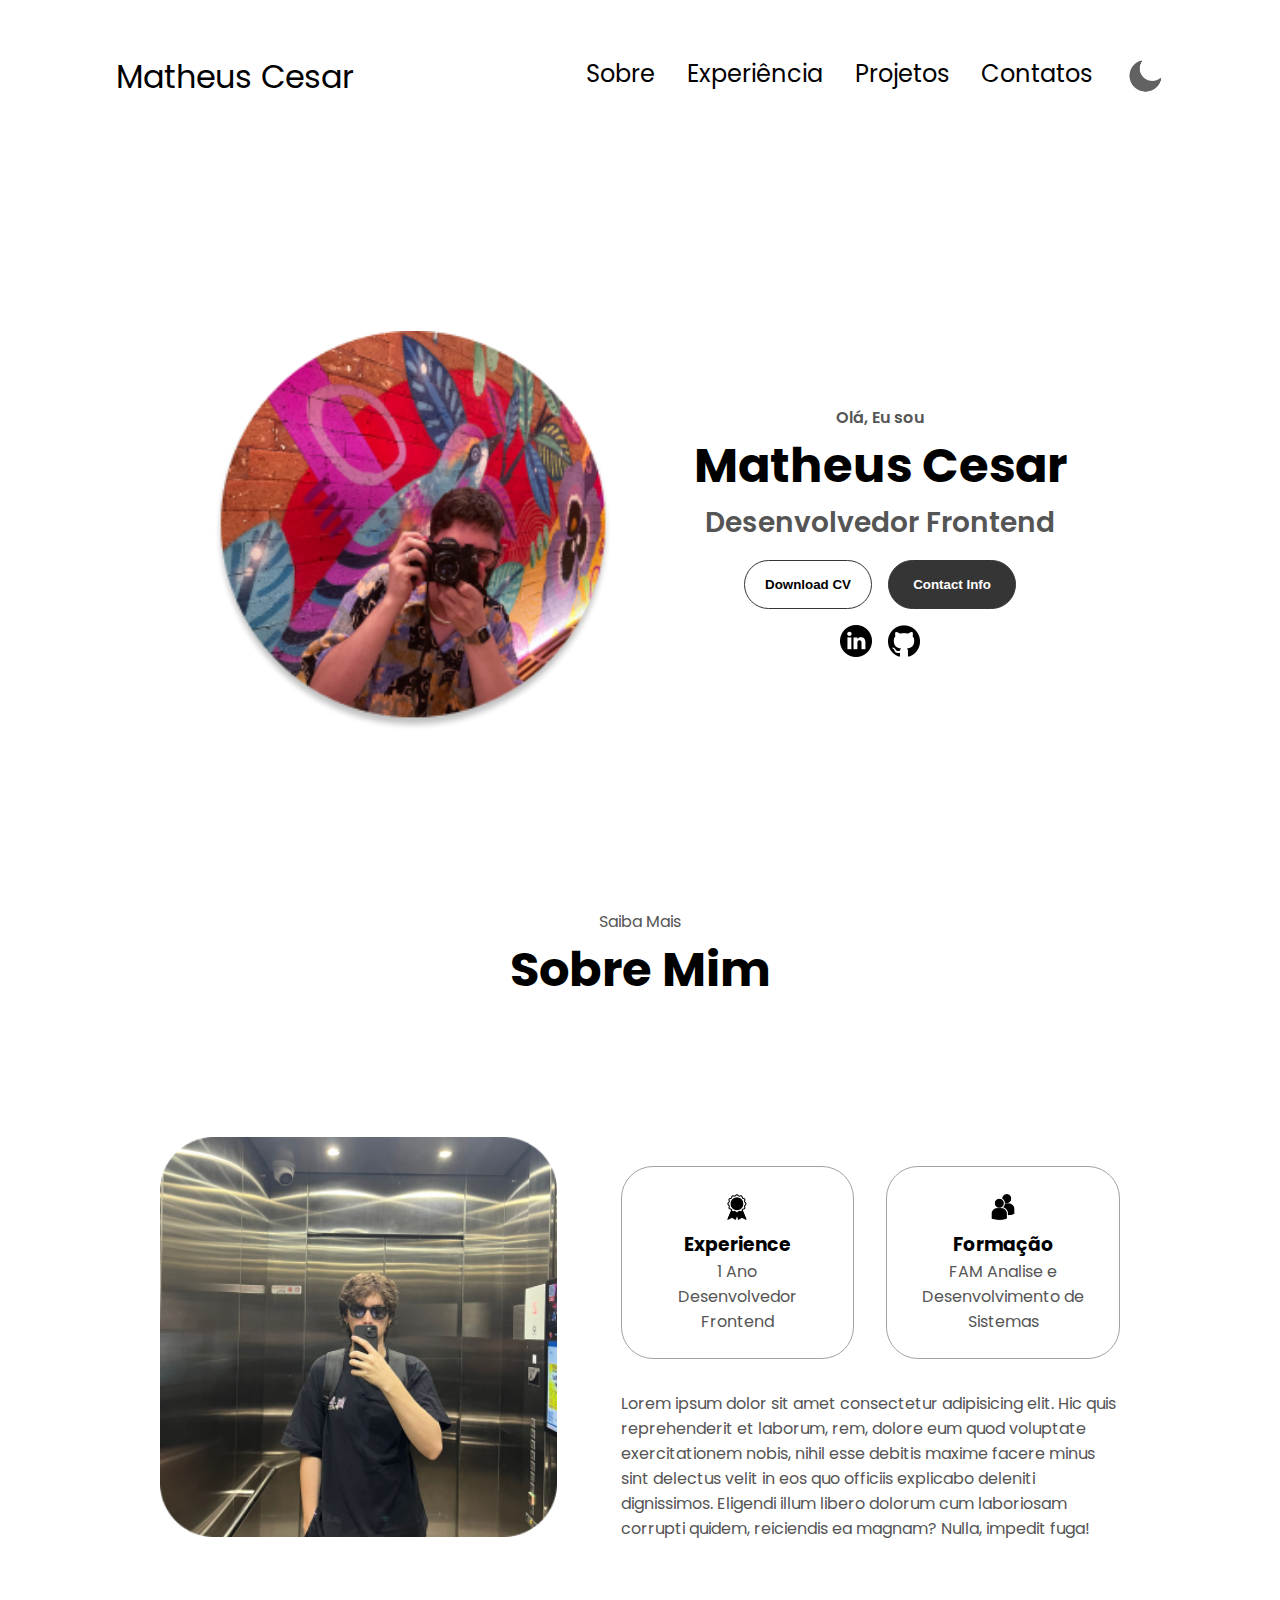
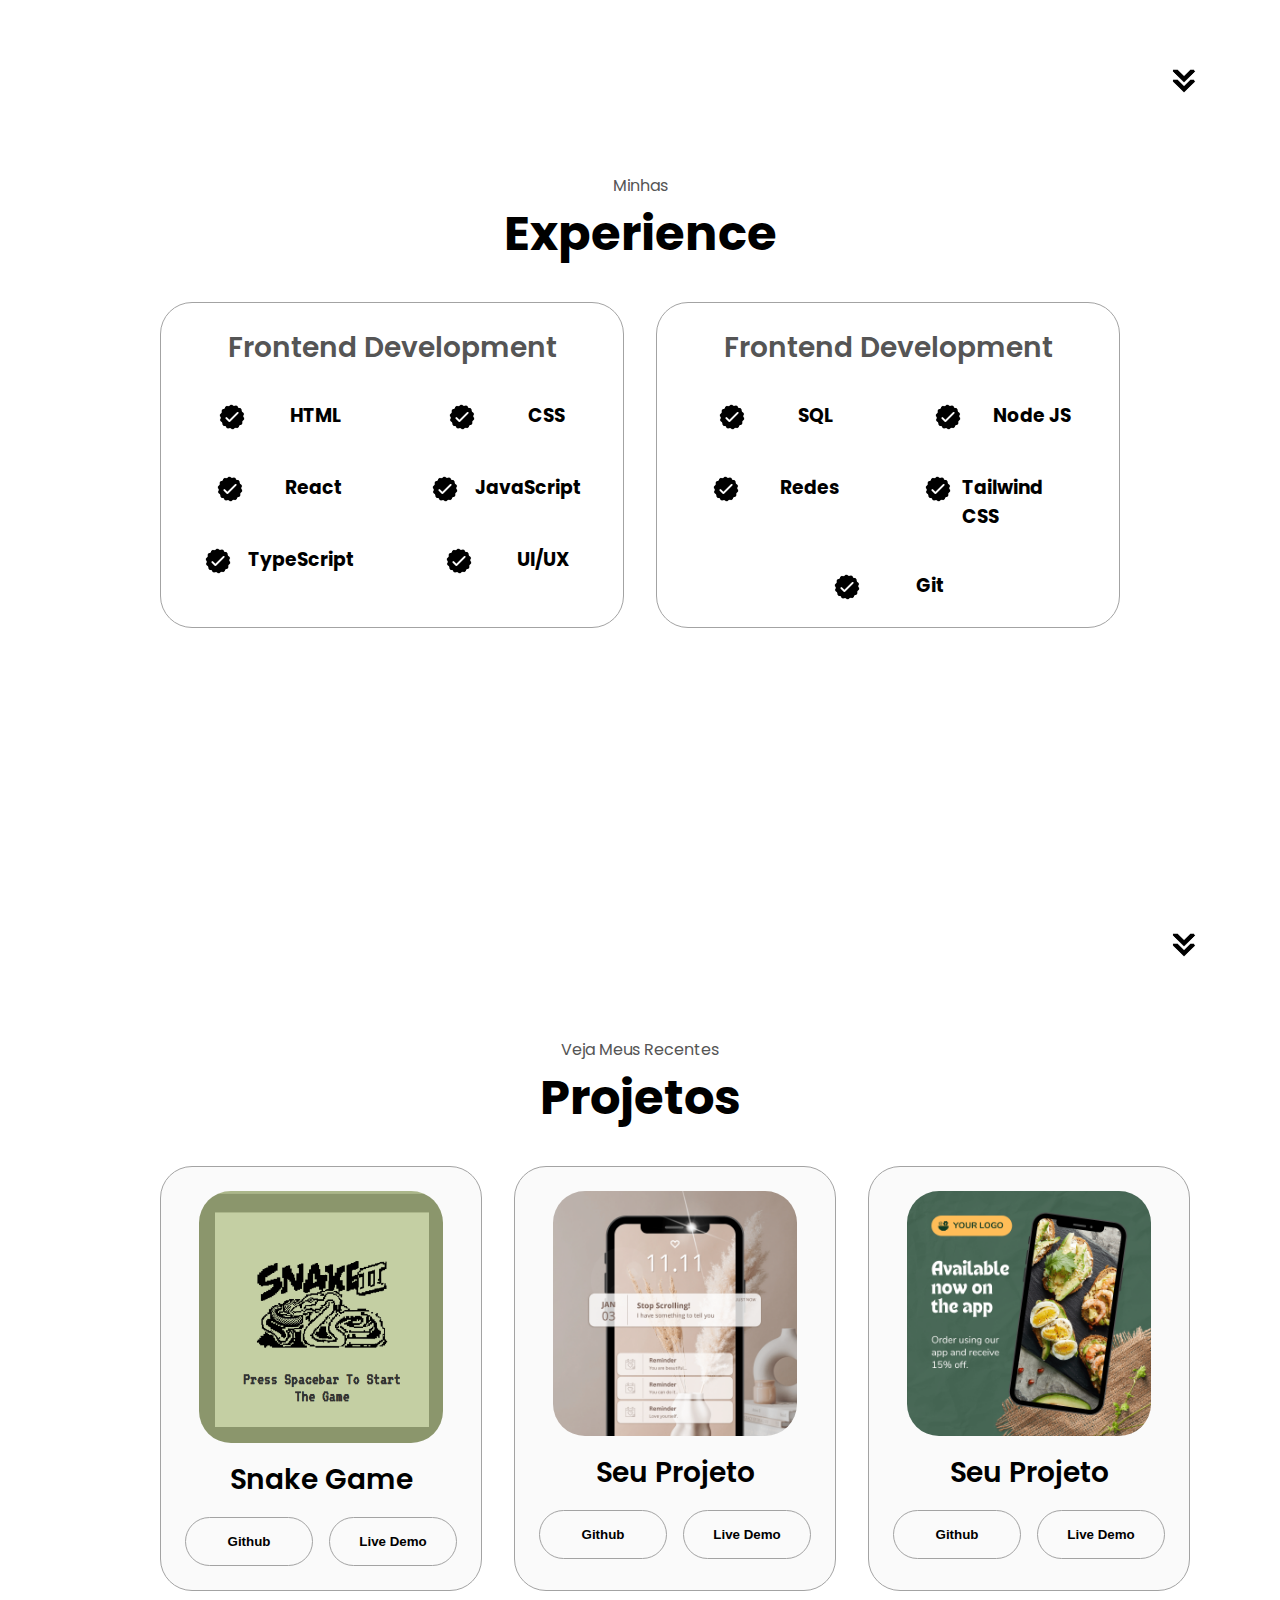
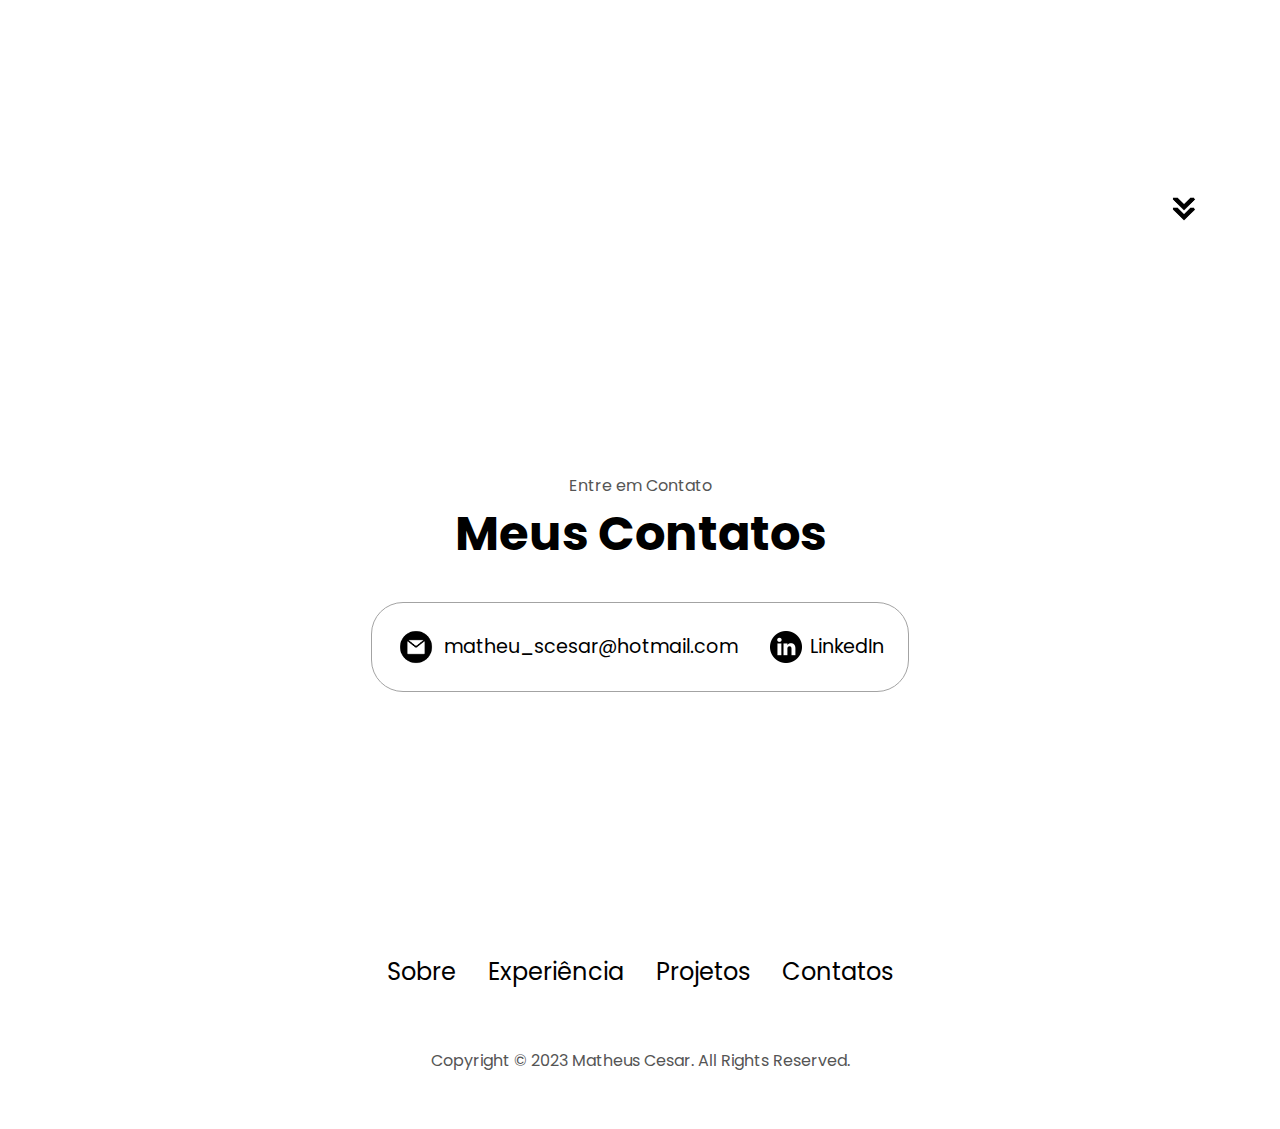
==== index.html @ fb9a4bd8 "Add files via upload" ====
<!DOCTYPE html>
<html lang="pt-BR">
  <head>
    <meta charset="UTF-8" />
    <meta http-equiv="X-UA-Compatible" content="IE=edge" />
    <meta name="viewport" content="width=device-width, initial-scale=1.0" />
    <title>Meu Portfolio</title>
    <link rel="stylesheet" href="style.css" />
    <link rel="stylesheet" href="mediaqueries.css" />
    <link rel="icon" type="image/x-icon" href="assets/globo.svg"
  </head>

  <body>
    <nav id="desktop-nav">
      <div class="logo">Matheus Cesar</div>
      <div>
        <ul class="nav-links">
          <li><a href="#about">Sobre</a></li>
          <li><a href="#experience">Experiência</a></li>
          <li><a href="#projects">Projetos</a></li>
          <li><a href="#contact">Contatos</a></li>
          <img src="assets/moon.png" id="icon">
        </ul>
      </div>
    </nav>

    <nav id="hamburger-nav">
      <div class="logo">Matheus Cesar</div>
      <div class="hamburger-menu">
        <div class="hamburger-icon" onclick="toggleMenu()">
          <span></span>
          <span></span>
          <span></span>
        </div>
        <div class="menu-links">
          <li><a href="#about" onclick="toggleMenu()">Sobre/a></li>
          <li><a href="#experience" onclick="toggleMenu()">Experiência</a></li>
          <li><a href="#projects" onclick="toggleMenu()">Projectos</a></li>
          <li><a href="#contact" onclick="toggleMenu()">Contatos</a></li>
        </div>
      </div>
    </nav>

    <section id="profile">
      <div class="section__pic-container">
        <img src="./assets/profile-pic.png" alt="John Doe profile picture" /> 
      </div>
      <div class="section__text">
        <p class="section__text__p1">Olá, Eu sou</p>
        <h1 class="title">Matheus Cesar</h1>
        <p class="section__text__p2">Desenvolvedor Frontend</p>
        <div class="btn-container">
          <button
            class="btn btn-color-2"
            onclick="window.open('./assets/resume-example.pdf')"
          >
            Download CV
          </button>
          <button class="btn btn-color-1" onclick="location.href='./#contact'">
            Contact Info
          </button>
        </div>
        <div id="socials-container">
          <img
            src="./assets/linkedin.png"
            alt="My LinkedIn profile"
            class="icon"
            onclick="location.href='https://www.linkedin.com/in/tysar/'"
          />
          <img
            src="./assets/github.png"
            alt="My Github profile"
            class="icon"
            onclick="location.href='https://github.com/'"
          />
        </div>
      </div>
    </section>

    <section id="about">
      <p class="section__text__p1">Saiba Mais</p>
      <h1 class="title">Sobre Mim</h1>
      <div class="section-container">
        <div class="section__pic-container">
          <img
            src="./assets/about-pic.png"
            alt="Profile picture"
            class="about-pic"
          />
        </div>
        <div class="about-details-container">
          <div class="about-containers">
            <div class="details-container">
              <img
                src="./assets/experience.png"
                alt="Experience icon"
                class="icon"
              />
              <h3>Experience</h3>
              <p>1 Ano <br />Desenvolvedor Frontend</p>
            </div>
            <div class="details-container">
              <img
                src="./assets/education.png"
                alt="Education icon"
                class="icon"
              />
              <h3>Formação</h3>
              <p>FAM Analise e Desenvolvimento de Sistemas </p>
            </div>
          </div>
          <div class="text-container">
            <p>
              Lorem ipsum dolor sit amet consectetur adipisicing elit. Hic quis
              reprehenderit et laborum, rem, dolore eum quod voluptate
              exercitationem nobis, nihil esse debitis maxime facere minus sint
              delectus velit in eos quo officiis explicabo deleniti dignissimos.
              Eligendi illum libero dolorum cum laboriosam corrupti quidem,
              reiciendis ea magnam? Nulla, impedit fuga!
            </p>
          </div>
        </div>
      </div>
      <img
        src="./assets/arrow.png"
        alt="Arrow icon"
        class="icon arrow"
        onclick="location.href='./#experience'"
      />
    </section>
    
    <section id="experience">
      <p class="section__text__p1">Minhas</p>
      <h1 class="title">Experience</h1>
      <div class="experience-details-container">
        <div class="about-containers">
          <div class="details-container">
            <h2 class="experience-sub-title">Frontend Development</h2>
            <div class="article-container">
              <article>
                <img
                  src="./assets/checkmark.png"
                  alt="Experience icon"
                  class="icon"
                />
                <div>
                  <h3>HTML</h3>
                </div>
              </article>
              <article>
                <img
                  src="./assets/checkmark.png"
                  alt="Experience icon"
                  class="icon"
                />
                <div>
                  <h3>CSS</h3>
                </div>
              </article>
              <article>
                <img
                  src="./assets/checkmark.png"
                  alt="Experience icon"
                  class="icon"
                />
                <div>
                  <h3>React</h3>
                </div>
              </article>
              <article>
                <img
                  src="./assets/checkmark.png"
                  alt="Experience icon"
                  class="icon"
                />
                <div>
                  <h3>JavaScript</h3>
                </div>
              </article>
              <article>
                <img
                  src="./assets/checkmark.png"
                  alt="Experience icon"
                  class="icon"
                />
                <div>
                  <h3>TypeScript</h3>
                </div>
              </article>
              <article>
                <img
                  src="./assets/checkmark.png"
                  alt="Experience icon"
                  class="icon"
                />
                <div>
                  <h3>UI/UX</h3>
                </div>
              </article>
            </div>
          </div>
          <div class="details-container">
            <h2 class="experience-sub-title">Frontend Development</h2>
            <div class="article-container">
              <article>
                <img
                  src="./assets/checkmark.png"
                  alt="Experience icon"
                  class="icon"
                />
                <div>
                  <h3>SQL</h3>
                </div>
              </article>
              <article>
                <img
                  src="./assets/checkmark.png"
                  alt="Experience icon"
                  class="icon"
                />
                <div>
                  <h3>Node JS</h3> 
                </div>
              </article>
              <article>
                <img
                  src="./assets/checkmark.png"
                  alt="Experience icon"
                  class="icon"
                />
                <div>
                  <h3>Redes</h3> 
                </div>
              </article>
              <article>
                <img
                  src="./assets/checkmark.png"
                  alt="Experience icon"
                  class="icon"
                />
                <div>
                  <h3>Tailwind CSS</h3>
                </div>
              </article>
              <article>
                <img
                  src="./assets/checkmark.png"
                  alt="Experience icon"
                  class="icon"
                />
                <div>
                  <h3>Git</h3>
                </div>
              </article>
            </div>
          </div>
        </div>
      </div>
      <img
        src="./assets/arrow.png"
        alt="Arrow icon"
        class="icon arrow"
        onclick="location.href='./#projects'"
      />
    </section>
    <section id="projects">
      <p class="section__text__p1">Veja Meus Recentes</p>
      <h1 class="title">Projetos</h1>
      <div class="experience-details-container">
        <div class="about-containers">
          <div class="details-container color-container">
            <div class="article-container">
              <img
                src="./assets/project-1.png"
                alt="Project 1"
                class="project-img"
              />
            </div>
            <h2 class="experience-sub-title project-title">Snake Game</h2>
            <div class="btn-container">
              <button
                class="btn btn-color-2 project-btn"
                onclick="location.href='https://github.com/MBlezins/Snake-Game'"
              >
                Github
              </button>
              <button
                class="btn btn-color-2 project-btn"
                onclick="location.href='https://mblezins.github.io/Snake_Game/'"
              >
                Live Demo
              </button>
            </div>
          </div>
          <div class="details-container color-container">
            <div class="article-container">
              <img
                src="./assets/project-2.png"
                alt="Project 2"
                class="project-img"
              />
            </div>
            <h2 class="experience-sub-title project-title">Seu Projeto</h2>
            <div class="btn-container">
              <button
                class="btn btn-color-2 project-btn"
                onclick="location.href='https://github.com/'"
              >
                Github
              </button>
              <button
                class="btn btn-color-2 project-btn"
                onclick="location.href='https://github.com/'"
              >
                Live Demo
              </button>
            </div>
          </div>
          <div class="details-container color-container">
            <div class="article-container">
              <img
                src="./assets/project-3.png"
                alt="Project 3"
                class="project-img"
              />
            </div>
            <h2 class="experience-sub-title project-title">Seu Projeto</h2>
            <div class="btn-container">
              <button
                class="btn btn-color-2 project-btn"
                onclick="location.href='https://github.com/'"
              >
                Github
              </button>
              <button
                class="btn btn-color-2 project-btn"
                onclick="location.href='https://github.com/'"
              >
                Live Demo
              </button>
            </div>
          </div>
        </div>
      </div>
      <img
        src="./assets/arrow.png"
        alt="Arrow icon"
        class="icon arrow"
        onclick="location.href='./#contact'"
      />
    </section>
    <section id="contact">
      <p class="section__text__p1">Entre em Contato</p>
      <h1 class="title">Meus Contatos</h1>
      <div class="contact-info-upper-container">
        <div class="contact-info-container">
          <img
            src="./assets/email.png"
            alt="Email icon"
            class="icon contact-icon email-icon"
          />
          <p><a href="mailto:examplemail@gmail.com">matheu_scesar@hotmail.com</a></p>
        </div>
        <div class="contact-info-container">
          <img
            src="./assets/linkedin.png"
            alt="LinkedIn icon"
            class="icon contact-icon"
          />
          <p><a href="https://www.linkedin.com/in/tysar/">LinkedIn</a></p>
        </div>
      </div>
    </section>
    <footer>
      <nav>
        <div class="nav-links-container">
          <ul class="nav-links">
            <li><a href="#about">Sobre</a></li>
            <li><a href="#experience">Experiência</a></li>
            <li><a href="#projects">Projetos</a></li>
            <li><a href="#contact">Contatos</a></li>
          </ul>
        </div>
      </nav>
      <p>Copyright &#169; 2023 Matheus Cesar. All Rights Reserved.</p>
    </footer>
    <script src="script.js"></script>
  </body>
</html>
---- style.css ----
/* GENERAL */

@import url("https://fonts.googleapis.com/css2?family=Poppins:wght@300;400;500;600&display=swap");

* {
  margin: 0;
  padding: 0;
}

 :root{
     --primary-color: 
     --secondary-color: 
     
 }

body {
  font-family: "Poppins", sans-serif;
}

html {
  scroll-behavior: smooth;
}

p {
  color: rgb(85, 85, 85);
}

/* TRANSITION */

a,
.btn {
  transition: all 300ms ease;
}

/* DESKTOP NAV */

nav,
.nav-links {
  display: flex;
}

nav {
  justify-content: space-around;
  align-items: center;
  height: 17vh;
}

#icon {
  width: 40px;
  cursor: pointer;
}

.nav-links {
  gap: 2rem;
  list-style: none;
  font-size: 1.5rem;
}

a {
  color: black;
  text-decoration: none;
  text-decoration-color: white;
}

a:hover {
  color: grey;
  text-decoration: underline;
  text-underline-offset: 1rem;
  text-decoration-color: rgb(181, 181, 181);
}

.logo {
  font-size: 2rem;
}

.logo:hover {
  cursor: default;
}

/* HAMBURGER MENU */

#hamburger-nav {
  display: none;
}

.hamburger-menu {
  position: relative;
  display: inline-block;
}

.hamburger-icon {
  display: flex;
  flex-direction: column;
  justify-content: space-between;
  height: 24px;
  width: 30px;
  cursor: pointer;
}

.hamburger-icon span {
  width: 100%;
  height: 2px;
  background-color: black;
  transition: all 0.3 ease-in-out;
}

.menu-links {
  position: absolute;
  top: 100%;
  right: 0;
  background-color: white;
  width: fit-content;
  max-height: 0;
  overflow: hidden;
  transition: all 0.3 ease-in-out;
}

.menu-links a {
  display: block;
  padding: 10px;
  text-align: center;
  font-size: 1.5rem;
  color: black;
  text-decoration: none;
  transition: all 0.3 ease-in-out;
}

.menu-links li {
  list-style: none;
}

.menu-links.open {
  max-height: 300px;
}

.hamburger-icon.open span:first-child {
  transform: rotate(45deg) translate(10px, 5px);
}

.hamburger-icon.open span:nth-child(2) {
  opacity: 0;
}

.hamburger-icon.open span:last-child {
  transform: rotate(-45deg) translate(10px, -5px);
}

.hamburger-icon span:first-child {
  transform: none;
}

.hamburger-icon span:first-child {
  opacity: 1;
}

.hamburger-icon span:first-child {
  transform: none;
}

/* SECTIONS */

section {
  padding-top: 4vh;
  height: 96vh;
  margin: 0 10rem;
  box-sizing: border-box;
  min-height: fit-content;
}

.section-container {
  display: flex;
}

/* PROFILE SECTION */

#profile {
  display: flex;
  justify-content: center;
  gap: 5rem;
  height: 80vh;
}

.section__pic-container {
  display: flex;
  height: 400px;
  width: 400px;
  margin: auto 0;
}

.section__text {
  align-self: center;
  text-align: center;
}

.section__text p {
  font-weight: 600;
}

.section__text__p1 {
  text-align: center;
}

.section__text__p2 {
  font-size: 1.75rem;
  margin-bottom: 1rem;
}

.title {
  font-size: 3rem;
  text-align: center;
}

#socials-container {
  display: flex;
  justify-content: center;
  margin-top: 1rem;
  gap: 1rem;
}

/* ICONS */

.icon {
  cursor: pointer;
  height: 2rem;
}

/* BUTTONS */

.btn-container {
  display: flex;
  justify-content: center;
  gap: 1rem;
}

.btn {
  font-weight: 600;
  transition: all 300ms ease;
  padding: 1rem;
  width: 8rem;
  border-radius: 2rem;
}

.btn-color-1,
.btn-color-2 {
  border: #353535 0.1rem solid;
}

.btn-color-1:hover,
.btn-color-2:hover {
  cursor: pointer;
}

.btn-color-1,
.btn-color-2:hover {
  background: #353535;
  color: white;
}

.btn-color-1:hover {
  background: rgb(0, 0, 0);
}

.btn-color-2 {
  background: none;
}

.btn-color-2:hover {
  border: rgb(255, 255, 255) 0.1rem solid;
}

.btn-container {
  gap: 1rem;
}

/* ABOUT SECTION */

#about {
  position: relative;
}

.about-containers {
  gap: 2rem;
  margin-bottom: 2rem;
  margin-top: 2rem;
}

.about-details-container {
  justify-content: center;
  flex-direction: column;
}

.about-containers,
.about-details-container {
  display: flex;
}

.about-pic {
  border-radius: 2rem;
}

.arrow {
  position: absolute;
  right: -5rem;
  bottom: 2.5rem;
}

.details-container {
  padding: 1.5rem;
  flex: 1;
  background: white;
  border-radius: 2rem;
  border: #353535 0.1rem solid;
  border-color: rgb(163, 163, 163);
  text-align: center;
}

.section-container {
  gap: 4rem;
  height: 80%;
}

.section__pic-container {
  height: 400px;
  width: 400px;
  margin: auto 0;
}

/* EXPERIENCE SECTION */

#experience {
  position: relative;
}

.experience-sub-title {
  color: rgb(85, 85, 85);
  font-weight: 600;
  font-size: 1.75rem;
  margin-bottom: 2rem;
}

.experience-details-container {
  display: flex;
  justify-content: center;
  flex-direction: column;
}

.article-container {
  display: flex;
  text-align: initial;
  flex-wrap: wrap;
  flex-direction: row;
  gap: 2.5rem;
  justify-content: space-around;
}

article {
  display: flex;
  width: 10rem;
  justify-content: space-around;
  gap: 0.5rem;
}

article .icon {
  cursor: default;
}

/* PROJECTS SECTION */

#projects {
  position: relative;
}

.color-container {
  border-color: rgb(163, 163, 163);
  background: rgb(250, 250, 250);
}

.project-img {
  border-radius: 2rem;
  width: 90%;
  height: 90%;
}

.project-title {
  margin: 1rem;
  color: black;
}

.project-btn {
  color: black;
  border-color: rgb(163, 163, 163);
}

/* CONTACT */

#contact {
  display: flex;
  justify-content: center;
  flex-direction: column;
  height: 70vh;
}

.contact-info-upper-container {
  display: flex;
  justify-content: center;
  border-radius: 2rem;
  border: #353535 0.1rem solid;
  border-color: rgb(163, 163, 163);
  background: (250, 250, 250);
  margin: 2rem auto;
  padding: 0.5rem;
}

.contact-info-container {
  display: flex;
  align-items: center;
  justify-content: center;
  gap: 0.5rem;
  margin: 1rem;
}

.contact-info-container p {
  font-size: larger;
}

.contact-icon {
  cursor: default;
}

.email-icon {
  height: 2.5rem;
}

/* FOOTER SECTION */

footer {
  height: 26vh;
  margin: 0 1rem;
}

footer p {
  text-align: center;
}
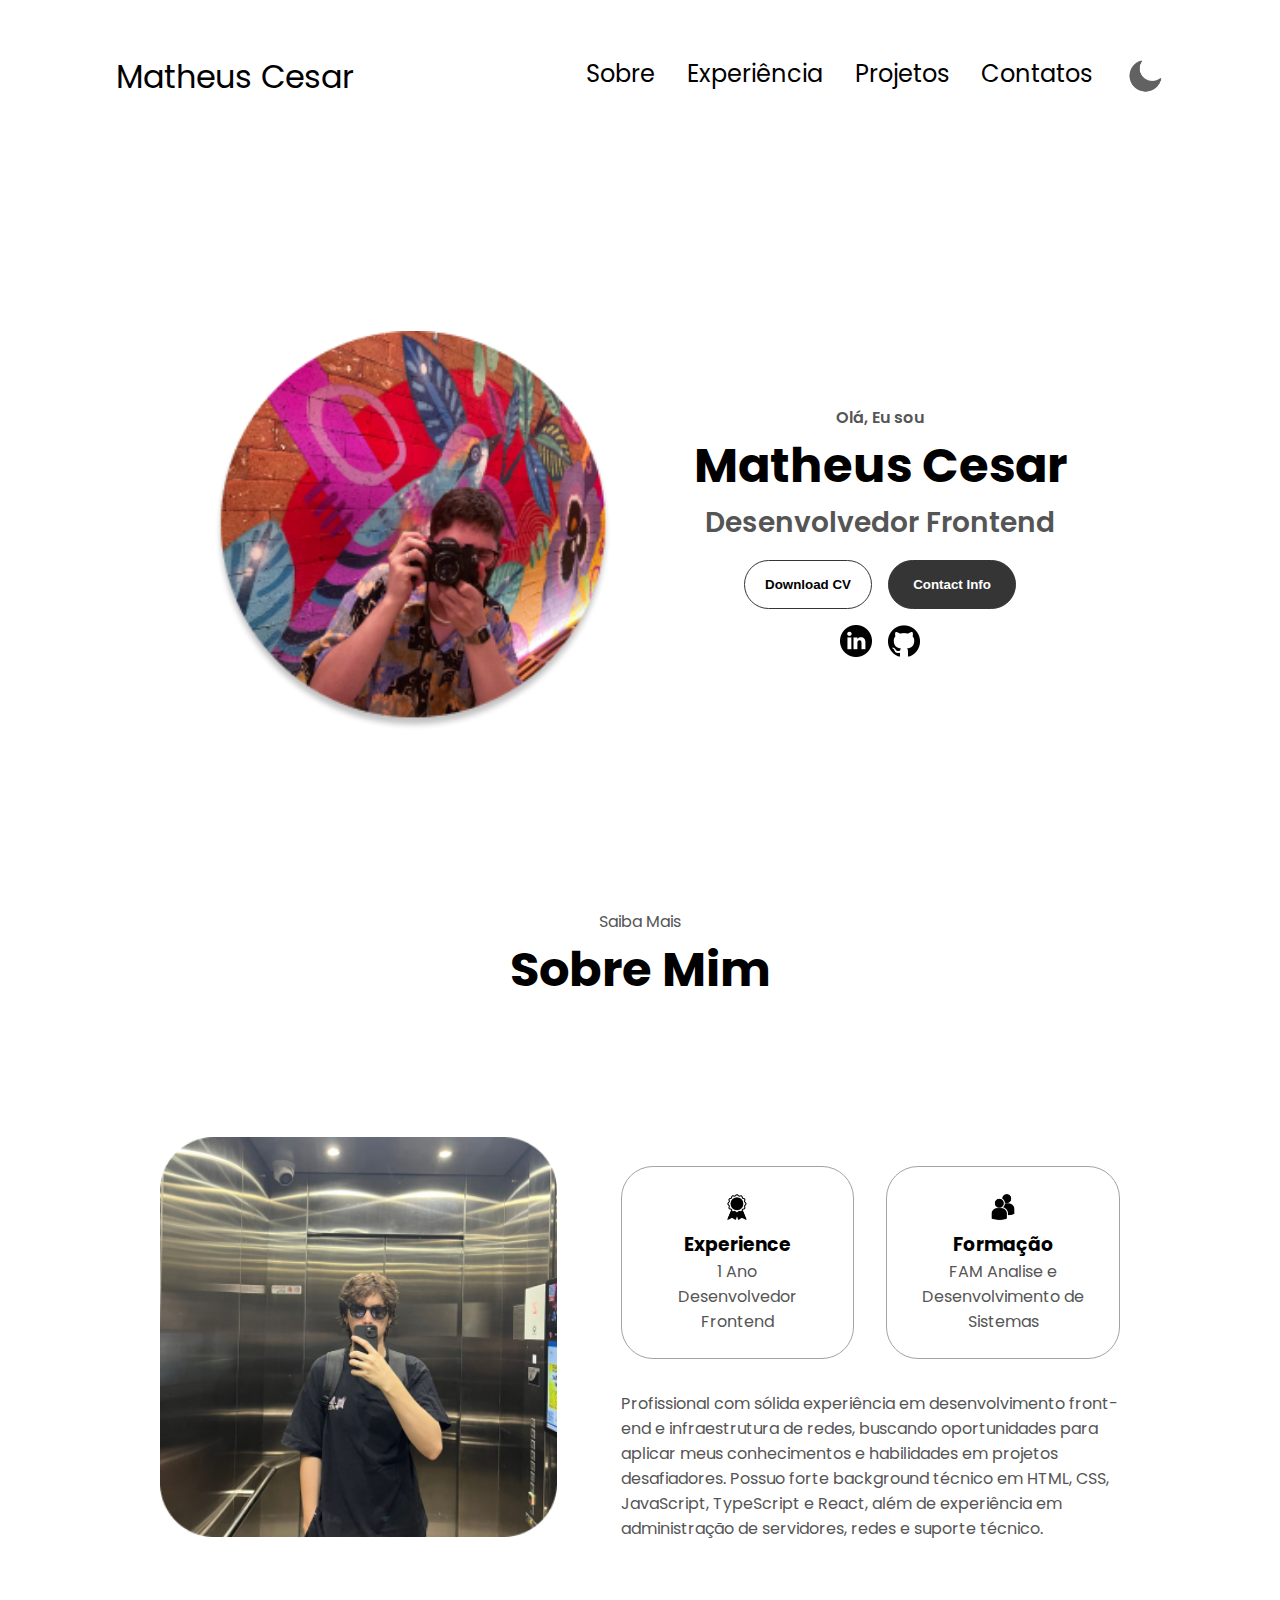
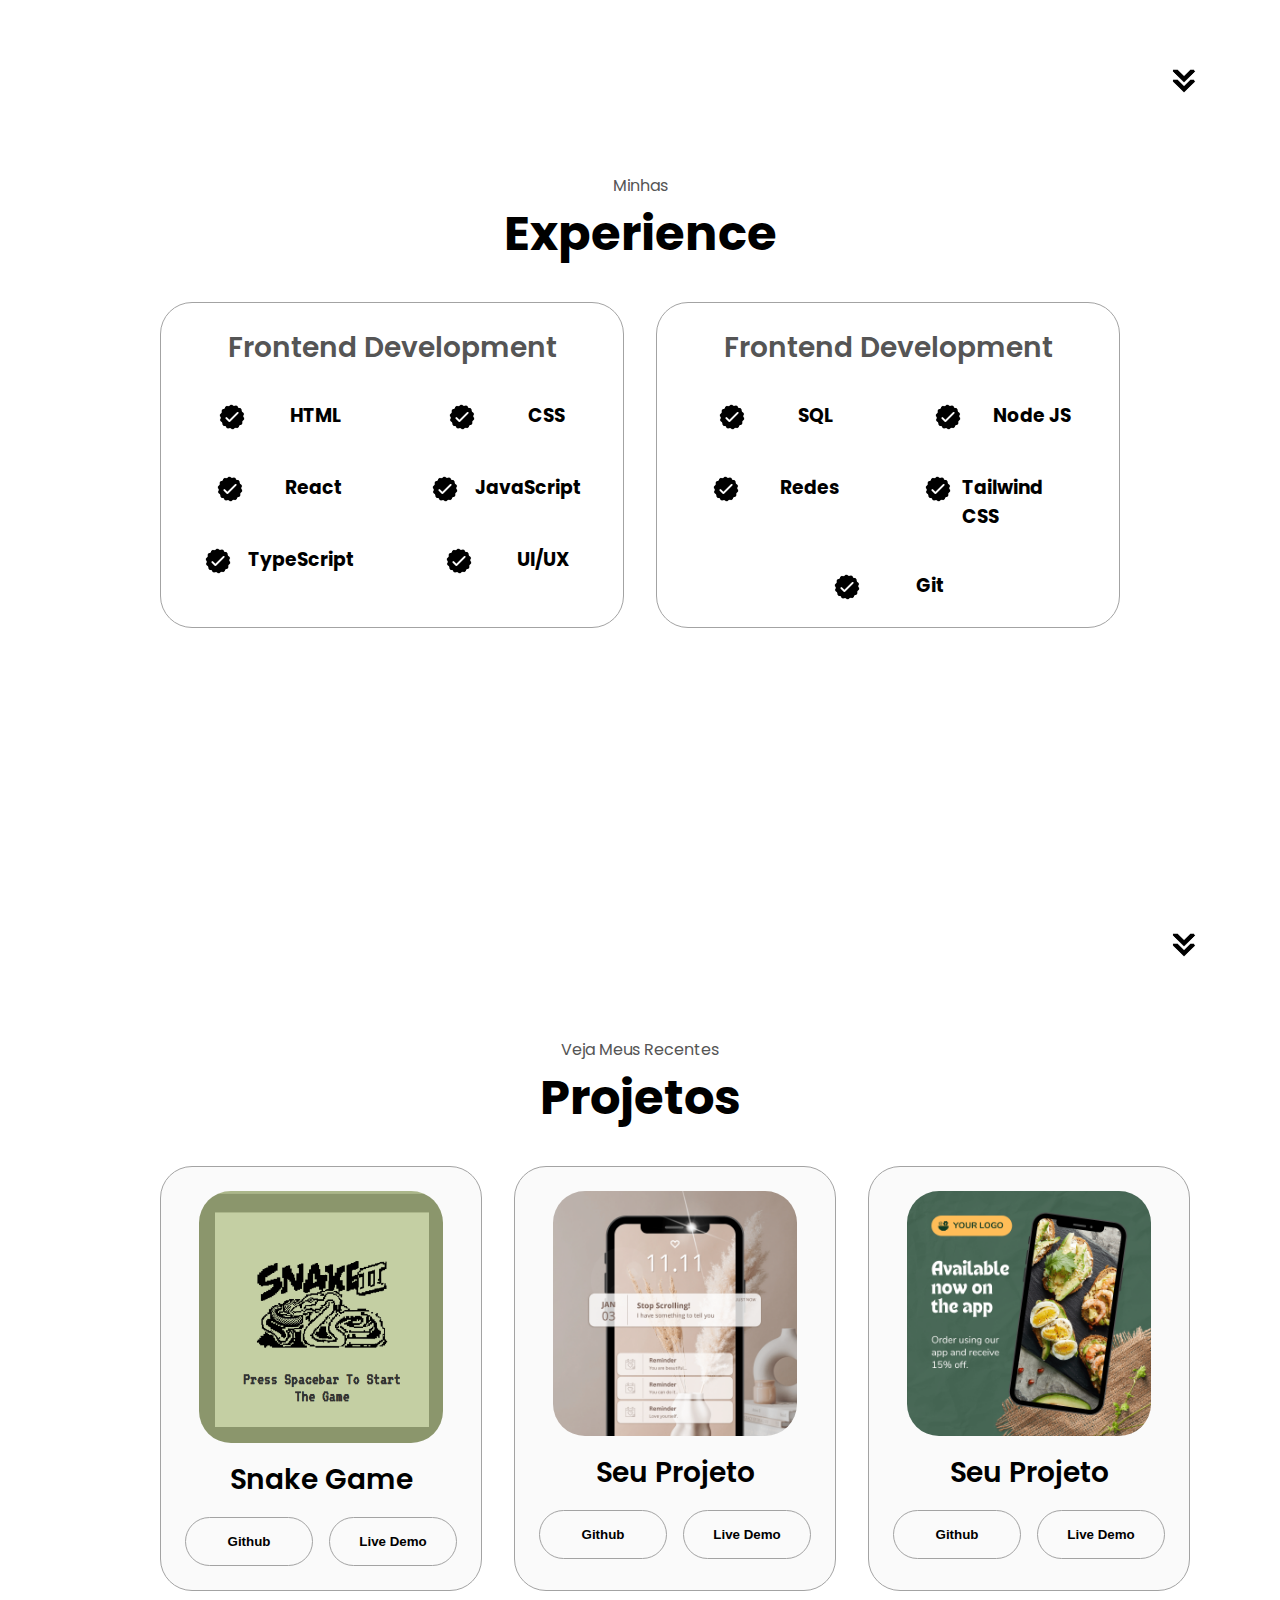
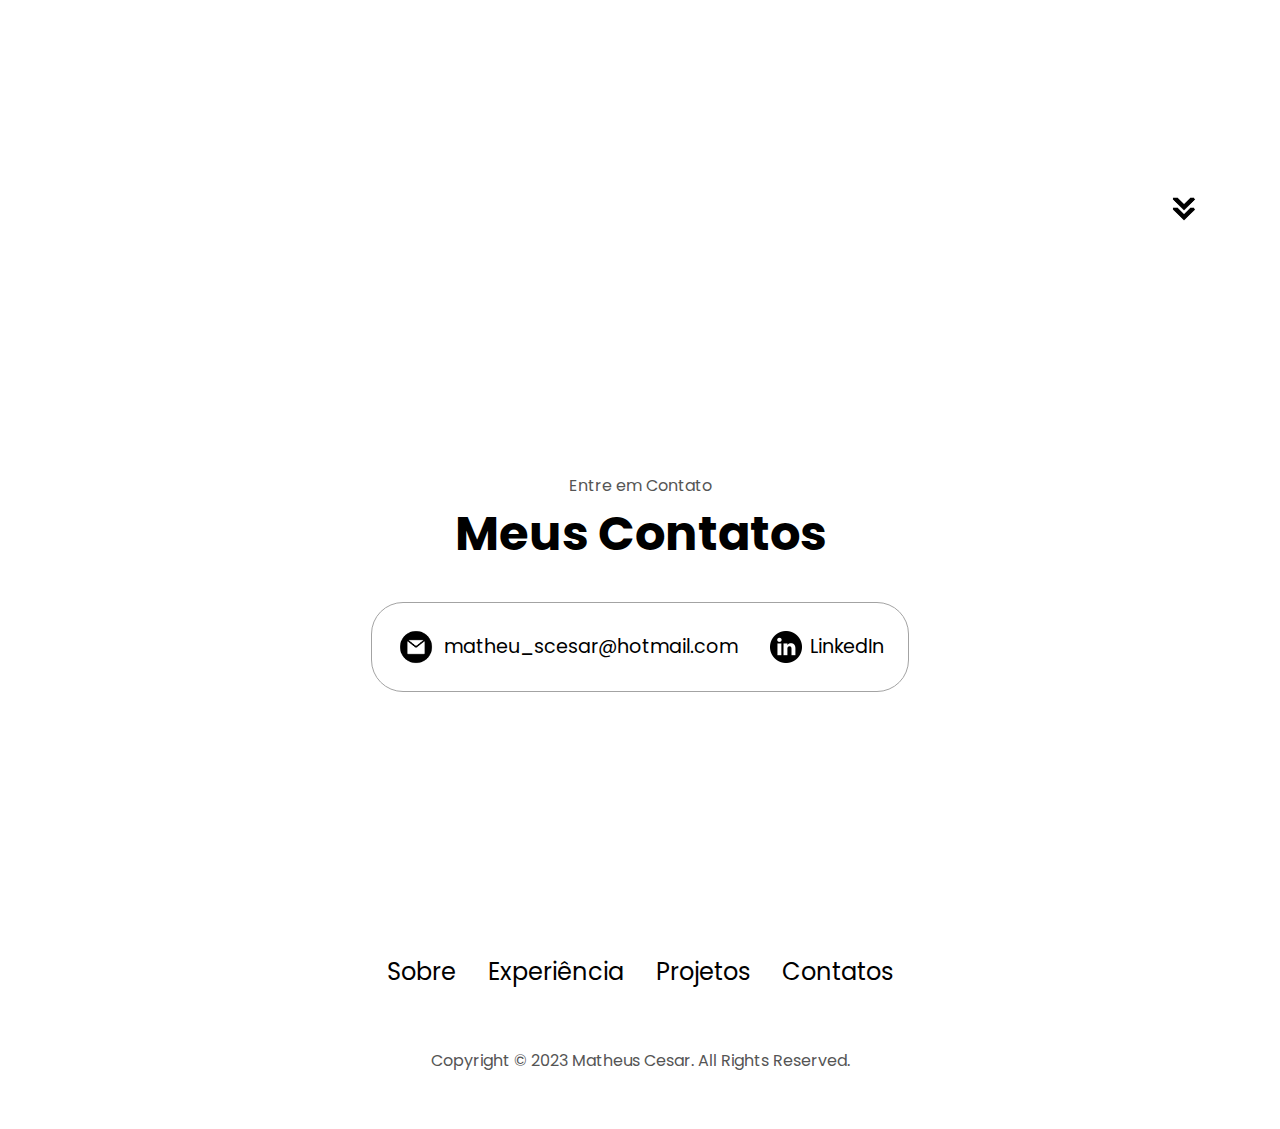
==== commit 76df5817: "Add files via upload" ====
--- a/index.html
+++ b/index.html
@@ -111,12 +111,7 @@
           </div>
           <div class="text-container">
             <p>
-              Lorem ipsum dolor sit amet consectetur adipisicing elit. Hic quis
-              reprehenderit et laborum, rem, dolore eum quod voluptate
-              exercitationem nobis, nihil esse debitis maxime facere minus sint
-              delectus velit in eos quo officiis explicabo deleniti dignissimos.
-              Eligendi illum libero dolorum cum laboriosam corrupti quidem,
-              reiciendis ea magnam? Nulla, impedit fuga!
+              Profissional com sólida experiência em desenvolvimento front-end e infraestrutura de redes, buscando oportunidades para aplicar meus conhecimentos e habilidades em projetos desafiadores. Possuo forte background técnico em HTML, CSS, JavaScript, TypeScript e React, além de experiência em administração de servidores, redes e suporte técnico.
             </p>
           </div>
         </div>
